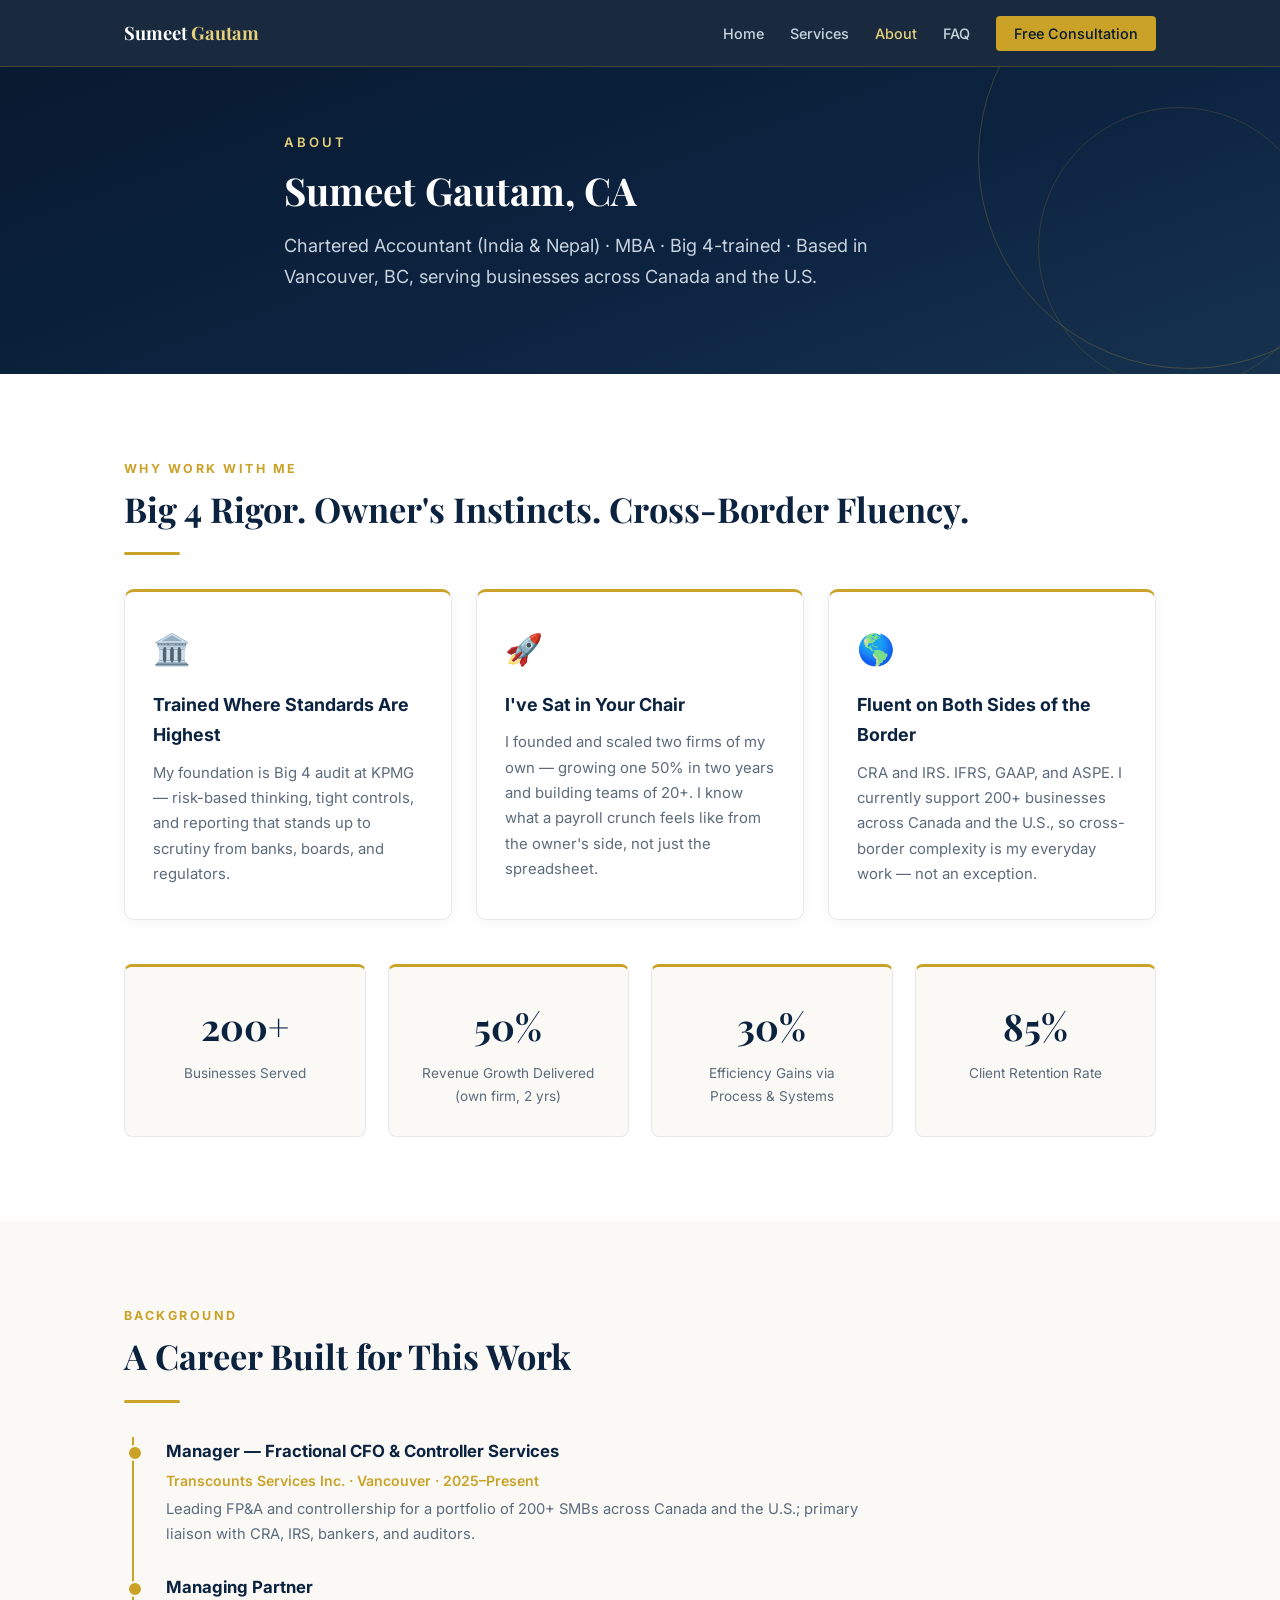
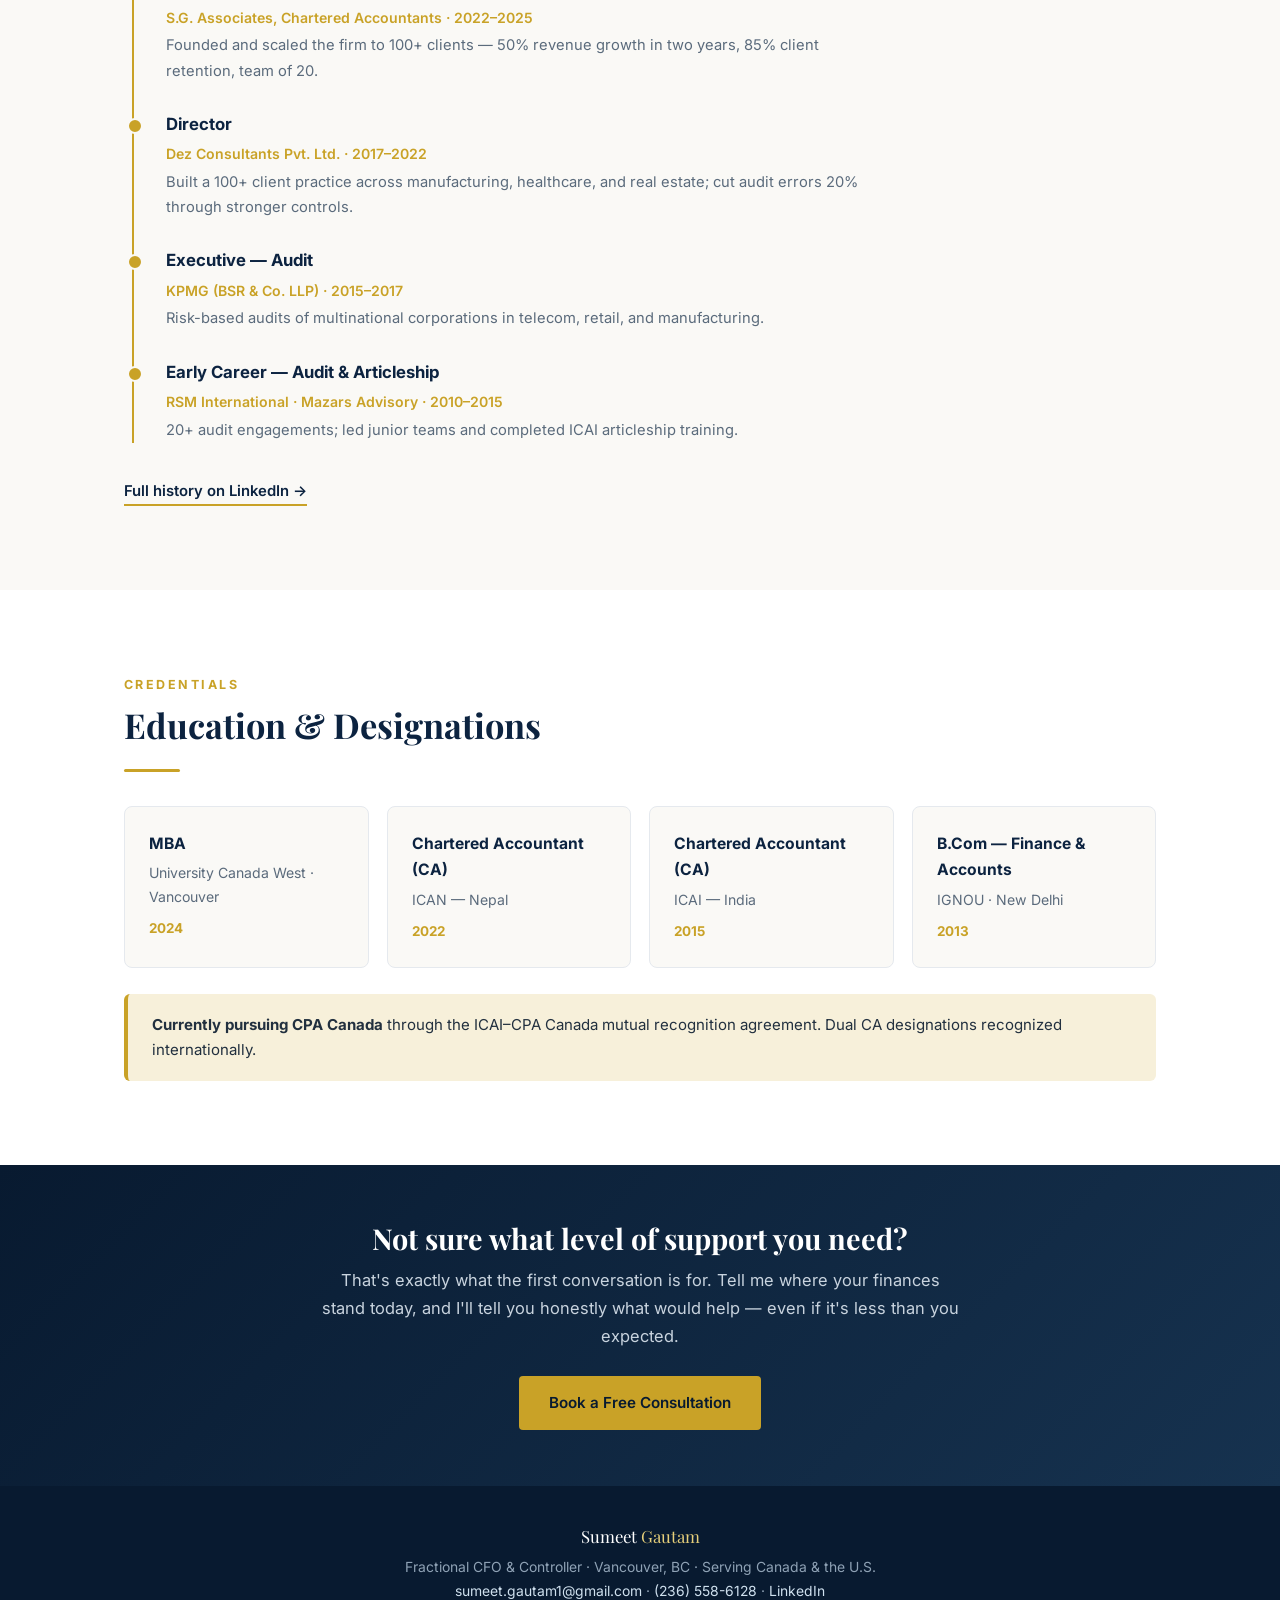
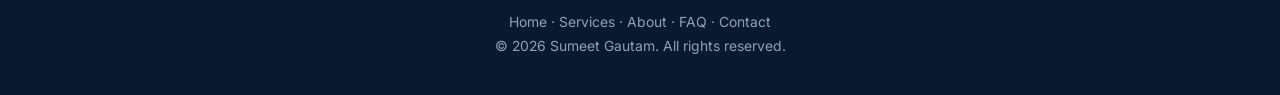
==== about/index.html @ e5129054 "Add files via upload" ====
<!DOCTYPE html>
<html lang="en">
<head>
<meta charset="UTF-8">
<meta name="viewport" content="width=device-width, initial-scale=1.0">
<title>About Sumeet Gautam, CA — Big 4-Trained Fractional CFO | Vancouver, BC</title>
<meta name="description" content="Chartered Accountant with 10+ years across KPMG audit, founding two accounting firms, and fractional CFO services for 200+ SMBs in Canada and the U.S.">
<meta name="author" content="Sumeet Gautam">
<meta name="robots" content="index, follow">
<link rel="canonical" href="https://sumeetgautamcfo.com/about/">
<meta property="og:type" content="website">
<meta property="og:title" content="About Sumeet Gautam, CA — Big 4-Trained Fractional CFO | Vancouver, BC">
<meta property="og:description" content="Chartered Accountant with 10+ years across KPMG audit, founding two accounting firms, and fractional CFO services for 200+ SMBs in Canada and the U.S.">
<meta property="og:url" content="https://sumeetgautamcfo.com/about/">
<meta property="og:site_name" content="Sumeet Gautam — Fractional CFO">
<link rel="preconnect" href="https://fonts.googleapis.com">
<link rel="preconnect" href="https://fonts.gstatic.com" crossorigin>
<link href="https://fonts.googleapis.com/css2?family=Playfair+Display:wght@600;700&family=Inter:wght@400;500;600;700&display=swap" rel="stylesheet">
<link rel="stylesheet" href="/styles.css">
</head>
<body>
<nav>
  <div class="container nav-inner">
    <a class="brand" href="/">Sumeet <span>Gautam</span></a>
    <button class="menu-btn" aria-label="Toggle menu" onclick="document.getElementById('navlinks').classList.toggle('open')">☰</button>
    <ul class="nav-links" id="navlinks">
      <li><a href="/">Home</a></li>
      <li><a href="/services/">Services</a></li>
      <li><a href="/about/" style="color:var(--gold-soft)">About</a></li>
      <li><a href="/faq/">FAQ</a></li>
      <li><a class="nav-cta" href="/contact/">Free Consultation</a></li>
    </ul>
  </div>
</nav>
<header class="hero" style="padding:64px 0 56px">
  <div class="container hero-inner">
    <p class="eyebrow">About</p>
    <h1 style="font-size:2.4rem">Sumeet Gautam, CA</h1>
    <p class="tagline">Chartered Accountant (India &amp; Nepal) · MBA · Big 4-trained · Based in Vancouver, BC, serving businesses across Canada and the U.S.</p>
  </div>
</header>
<section id="why">
  <div class="container">
    <div class="reveal">
      <p class="section-label">Why Work With Me</p>
      <h2>Big 4 Rigor. Owner's Instincts. Cross-Border Fluency.</h2>
      <div class="gold-rule"></div>
    </div>
    <div class="why-grid">
      <div class="why reveal"><div class="ic">🏛️</div><h3>Trained Where Standards Are Highest</h3><p>My foundation is Big 4 audit at KPMG — risk-based thinking, tight controls, and reporting that stands up to scrutiny from banks, boards, and regulators.</p></div>
      <div class="why reveal"><div class="ic">🚀</div><h3>I've Sat in Your Chair</h3><p>I founded and scaled two firms of my own — growing one 50% in two years and building teams of 20+. I know what a payroll crunch feels like from the owner's side, not just the spreadsheet.</p></div>
      <div class="why reveal"><div class="ic">🌎</div><h3>Fluent on Both Sides of the Border</h3><p>CRA and IRS. IFRS, GAAP, and ASPE. I currently support 200+ businesses across Canada and the U.S., so cross-border complexity is my everyday work — not an exception.</p></div>
    </div>
    <div class="stats">
      <div class="stat"><div class="num">200+</div><div class="lbl">Businesses Served</div></div>
      <div class="stat"><div class="num">50%</div><div class="lbl">Revenue Growth Delivered<br>(own firm, 2 yrs)</div></div>
      <div class="stat"><div class="num">30%</div><div class="lbl">Efficiency Gains via<br>Process &amp; Systems</div></div>
      <div class="stat"><div class="num">85%</div><div class="lbl">Client Retention Rate</div></div>
    </div>
  </div>
</section><section id="background">
  <div class="container">
    <div class="reveal">
      <p class="section-label">Background</p>
      <h2>A Career Built for This Work</h2>
      <div class="gold-rule"></div>
    </div>
    <div class="timeline reveal">
      <div class="t-item"><h3>Manager — Fractional CFO &amp; Controller Services</h3><p class="t-org">Transcounts Services Inc. · Vancouver · 2025–Present</p><p>Leading FP&amp;A and controllership for a portfolio of 200+ SMBs across Canada and the U.S.; primary liaison with CRA, IRS, bankers, and auditors.</p></div>
      <div class="t-item"><h3>Managing Partner</h3><p class="t-org">S.G. Associates, Chartered Accountants · 2022–2025</p><p>Founded and scaled the firm to 100+ clients — 50% revenue growth in two years, 85% client retention, team of 20.</p></div>
      <div class="t-item"><h3>Director</h3><p class="t-org">Dez Consultants Pvt. Ltd. · 2017–2022</p><p>Built a 100+ client practice across manufacturing, healthcare, and real estate; cut audit errors 20% through stronger controls.</p></div>
      <div class="t-item"><h3>Executive — Audit</h3><p class="t-org">KPMG (BSR &amp; Co. LLP) · 2015–2017</p><p>Risk-based audits of multinational corporations in telecom, retail, and manufacturing.</p></div>
      <div class="t-item"><h3>Early Career — Audit &amp; Articleship</h3><p class="t-org">RSM International · Mazars Advisory · 2010–2015</p><p>20+ audit engagements; led junior teams and completed ICAI articleship training.</p></div>
    </div>
    <a class="linkedin-link reveal" href="https://www.linkedin.com/in/sumeet-gautam" target="_blank" rel="noopener">Full history on LinkedIn →</a>
  </div>
</section><section id="education">
  <div class="container">
    <div class="reveal">
      <p class="section-label">Credentials</p>
      <h2>Education &amp; Designations</h2>
      <div class="gold-rule"></div>
    </div>
    <div class="edu-grid reveal">
      <div class="edu"><h3>MBA</h3><p class="inst">University Canada West · Vancouver</p><p class="yr">2024</p></div>
      <div class="edu"><h3>Chartered Accountant (CA)</h3><p class="inst">ICAN — Nepal</p><p class="yr">2022</p></div>
      <div class="edu"><h3>Chartered Accountant (CA)</h3><p class="inst">ICAI — India</p><p class="yr">2015</p></div>
      <div class="edu"><h3>B.Com — Finance &amp; Accounts</h3><p class="inst">IGNOU · New Delhi</p><p class="yr">2013</p></div>
    </div>
    <div class="note reveal"><strong>Currently pursuing CPA Canada</strong> through the ICAI–CPA Canada mutual recognition agreement. Dual CA designations recognized internationally.</div>
  </div>
</section><div class="cta-band">
  <div class="container reveal">
    <h2 class="serif">Not sure what level of support you need?</h2>
    <p>That's exactly what the first conversation is for. Tell me where your finances stand today, and I'll tell you honestly what would help — even if it's less than you expected.</p>
    <a class="btn btn-gold" href="/contact/">Book a Free Consultation</a>
  </div>
</div>
<footer>
  <div class="container">
    <p class="foot-brand">Sumeet <span>Gautam</span></p>
    <p>Fractional CFO &amp; Controller · Vancouver, BC · Serving Canada &amp; the U.S.</p>
    <p><a href="mailto:sumeet.gautam1@gmail.com" style="color:#cfe0ee;text-decoration:none">sumeet.gautam1@gmail.com</a> · <a href="tel:+12365586128" style="color:#cfe0ee;text-decoration:none">(236) 558-6128</a> · <a href="https://www.linkedin.com/in/sumeet-gautam" style="color:#cfe0ee;text-decoration:none" target="_blank" rel="noopener">LinkedIn</a></p>
    <p style="margin-top:8px"><a href="/" style="color:#8fa2b5;text-decoration:none">Home</a> · <a href="/services/" style="color:#8fa2b5;text-decoration:none">Services</a> · <a href="/about/" style="color:#8fa2b5;text-decoration:none">About</a> · <a href="/faq/" style="color:#8fa2b5;text-decoration:none">FAQ</a> · <a href="/contact/" style="color:#8fa2b5;text-decoration:none">Contact</a></p>
    <p>© <span id="yr"></span> Sumeet Gautam. All rights reserved.</p>
  </div>
</footer>
<script>
document.getElementById('yr').textContent=new Date().getFullYear();
const obs=new IntersectionObserver(es=>es.forEach(e=>{if(e.isIntersecting){e.target.classList.add('visible');obs.unobserve(e.target);}}),{threshold:.12});
document.querySelectorAll('.reveal').forEach(el=>obs.observe(el));
document.querySelectorAll('#navlinks a').forEach(a=>a.addEventListener('click',()=>document.getElementById('navlinks').classList.remove('open')));
</script>
</body>
</html>
---- styles.css ----
:root{
  --navy:#0c2340;
  --navy-deep:#081a30;
  --navy-soft:#16324f;
  --gold:#c9a227;
  --gold-soft:#e6cf7a;
  --gold-pale:#f7f0da;
  --ink:#22303f;
  --muted:#5b6b7c;
  --line:#e5e9ee;
  --ivory:#faf9f6;
  --white:#ffffff;
}
*{margin:0;padding:0;box-sizing:border-box}
html{scroll-behavior:smooth}
body{font-family:'Inter',system-ui,-apple-system,'Segoe UI',Arial,sans-serif;color:var(--ink);background:var(--white);line-height:1.7;font-size:16.5px}
h1,h2,h3,.serif{font-family:'Playfair Display',Georgia,serif}
.container{max-width:1080px;margin:0 auto;padding:0 24px}

.reveal{opacity:0;transform:translateY(24px);transition:opacity .7s ease,transform .7s ease}
.reveal.visible{opacity:1;transform:none}
@media (prefers-reduced-motion: reduce){.reveal{opacity:1;transform:none;transition:none}}

/* Nav */
nav{position:sticky;top:0;background:rgba(8,26,48,.93);backdrop-filter:blur(10px);z-index:100;border-bottom:1px solid rgba(201,162,39,.25)}
.nav-inner{display:flex;align-items:center;justify-content:space-between;height:66px}
.brand{font-family:'Playfair Display',Georgia,serif;font-weight:700;color:#fff;text-decoration:none;font-size:1.15rem}
.brand span{color:var(--gold-soft)}
.nav-links{display:flex;gap:26px;list-style:none;align-items:center}
.nav-links a{text-decoration:none;color:#c8d3de;font-size:.9rem;font-weight:500;transition:color .2s}
.nav-links a:hover{color:var(--gold-soft)}
.nav-cta{background:var(--gold);color:var(--navy-deep)!important;padding:9px 18px;border-radius:4px;font-weight:600}
.nav-cta:hover{background:var(--gold-soft)}
.menu-btn{display:none;background:none;border:none;font-size:1.5rem;color:#fff;cursor:pointer}

/* Hero */
header.hero{background:linear-gradient(160deg,var(--navy-deep) 0%,var(--navy) 55%,var(--navy-soft) 100%);color:#fff;padding:104px 0 92px;position:relative;overflow:hidden}
header.hero::after{content:"";position:absolute;right:-120px;top:-120px;width:420px;height:420px;border-radius:50%;border:1px solid rgba(201,162,39,.25)}
header.hero::before{content:"";position:absolute;right:-40px;top:40px;width:280px;height:280px;border-radius:50%;border:1px solid rgba(201,162,39,.18)}
.hero-inner{position:relative;z-index:2;max-width:760px}
.eyebrow{color:var(--gold-soft);font-size:.82rem;font-weight:600;text-transform:uppercase;letter-spacing:.22em;margin-bottom:16px}
.hero h1{font-size:3rem;line-height:1.12;margin-bottom:18px}
.hero h1 em{color:var(--gold-soft);font-style:normal}
.hero .tagline{font-size:1.13rem;color:#c8d3de;margin-bottom:26px;max-width:640px}
.trust-row{display:flex;flex-wrap:wrap;gap:10px;margin-bottom:32px}
.badge{background:rgba(255,255,255,.07);border:1px solid rgba(201,162,39,.35);padding:5px 15px;border-radius:20px;font-size:.82rem;font-weight:500;color:#dfe6ec}
.cta-row{display:flex;flex-wrap:wrap;gap:14px}
.btn{display:inline-block;padding:14px 30px;border-radius:4px;text-decoration:none;font-weight:600;font-size:.95rem;transition:all .25s}
.btn-gold{background:var(--gold);color:var(--navy-deep)}
.btn-gold:hover{background:var(--gold-soft);transform:translateY(-1px)}
.btn-outline{border:1.5px solid rgba(255,255,255,.5);color:#fff}
.btn-outline:hover{border-color:var(--gold-soft);color:var(--gold-soft)}

section{padding:84px 0}
.section-label{color:var(--gold);font-weight:700;text-transform:uppercase;letter-spacing:.2em;font-size:.78rem;margin-bottom:10px}
h2{color:var(--navy);font-size:2.15rem;margin-bottom:18px;line-height:1.2}
.lead{max-width:800px;color:var(--muted);font-size:1.02rem}
.gold-rule{width:56px;height:3px;background:var(--gold);margin:22px 0 34px;border-radius:2px}

/* Pain points */
#pain{background:var(--ivory)}
.pain-grid{display:grid;grid-template-columns:1fr 1fr;gap:16px;margin-top:8px}
.pain{background:var(--white);border:1px solid var(--line);border-radius:8px;padding:20px 24px;display:flex;gap:14px;align-items:flex-start;font-size:.97rem}
.pain .x{color:var(--gold);font-weight:700;font-size:1.1rem;line-height:1.5}
.pain-close{margin-top:30px;font-size:1.05rem;color:var(--navy);font-weight:600}
.pain-close a{color:var(--gold);text-decoration:none;border-bottom:2px solid var(--gold)}

/* Why me */
.why-grid{display:grid;grid-template-columns:repeat(3,1fr);gap:24px;margin-top:14px}
.why{background:var(--white);border:1px solid var(--line);border-top:3px solid var(--gold);border-radius:10px;padding:32px 28px;box-shadow:0 2px 14px rgba(12,35,64,.05)}
.why .ic{font-size:1.9rem;margin-bottom:14px}
.why h3{color:var(--navy);font-size:1.12rem;margin-bottom:10px;font-family:'Inter',sans-serif;font-weight:700}
.why p{font-size:.93rem;color:var(--muted)}

/* Stats */
.stats{display:grid;grid-template-columns:repeat(4,1fr);gap:22px;margin-top:44px}
.stat{background:var(--ivory);border:1px solid var(--line);border-top:3px solid var(--gold);border-radius:8px;padding:28px 20px;text-align:center}
.stat .num{font-family:'Playfair Display',Georgia,serif;font-size:2.3rem;font-weight:700;color:var(--navy)}
.stat .lbl{font-size:.85rem;color:var(--muted);margin-top:4px}

/* Services */
#services{background:var(--ivory)}
.service{display:grid;grid-template-columns:64px 1fr;gap:26px;background:var(--white);border:1px solid var(--line);border-radius:10px;padding:36px 38px;margin-bottom:26px;box-shadow:0 2px 14px rgba(12,35,64,.05)}
.service .icon{width:64px;height:64px;border-radius:10px;background:var(--gold-pale);display:flex;align-items:center;justify-content:center;font-size:1.7rem}
.service h3{color:var(--navy);font-size:1.42rem;margin-bottom:10px}
.service p.desc{color:var(--muted);margin-bottom:16px;font-size:.98rem}
.outcome{background:var(--gold-pale);border-radius:6px;padding:12px 18px;font-size:.92rem;margin-bottom:18px}
.outcome strong{color:var(--navy)}
.service .inc-label{font-size:.78rem;font-weight:700;text-transform:uppercase;letter-spacing:.14em;color:var(--gold);margin-bottom:10px}
.inc-grid{display:grid;grid-template-columns:1fr 1fr;gap:8px 26px;list-style:none}
.inc-grid li{padding-left:26px;position:relative;font-size:.93rem}
.inc-grid li::before{content:"✓";position:absolute;left:0;color:var(--gold);font-weight:700}

/* CTA band */
.cta-band{background:linear-gradient(135deg,var(--navy-deep),var(--navy-soft));color:#fff;padding:56px 0;text-align:center}
.cta-band h2{color:#fff;font-size:1.8rem;margin-bottom:10px}
.cta-band p{color:#c8d3de;margin-bottom:26px;max-width:640px;margin-left:auto;margin-right:auto}

/* Process */
.steps{display:grid;grid-template-columns:repeat(4,1fr);gap:24px;margin-top:14px}
.step{background:var(--white);border:1px solid var(--line);border-radius:10px;padding:30px 26px}
.step .no{font-family:'Playfair Display',Georgia,serif;font-size:2.6rem;font-weight:700;color:var(--gold-pale);-webkit-text-stroke:1.5px var(--gold);line-height:1;margin-bottom:14px}
.step h3{color:var(--navy);font-size:1.05rem;margin-bottom:8px;font-family:'Inter',sans-serif;font-weight:700}
.step p{font-size:.9rem;color:var(--muted)}

/* Background (condensed) */
#background{background:var(--ivory)}
.timeline{border-left:2px solid var(--gold);margin-left:8px;padding-left:32px}
.t-item{position:relative;margin-bottom:26px}
.t-item::before{content:"";position:absolute;left:-39px;top:8px;width:12px;height:12px;border-radius:50%;background:var(--gold);border:2px solid var(--ivory)}
.t-item h3{color:var(--navy);font-size:1.05rem;font-family:'Inter',sans-serif;font-weight:700}
.t-item .t-org{color:var(--gold);font-weight:600;font-size:.88rem}
.t-item p{font-size:.92rem;color:var(--muted);margin-top:4px;max-width:720px}
.linkedin-link{display:inline-block;margin-top:10px;color:var(--navy);font-weight:600;font-size:.93rem;text-decoration:none;border-bottom:2px solid var(--gold)}

/* Credentials */
.edu-grid{display:grid;grid-template-columns:repeat(auto-fit,minmax(240px,1fr));gap:18px}
.edu{background:var(--ivory);border:1px solid var(--line);border-radius:8px;padding:24px}
.edu h3{color:var(--navy);font-size:.98rem;font-family:'Inter',sans-serif;font-weight:700}
.edu .inst{color:var(--muted);font-size:.88rem;margin-top:4px}
.edu .yr{color:var(--gold);font-weight:700;font-size:.84rem;margin-top:8px}
.note{background:var(--gold-pale);border-left:4px solid var(--gold);border-radius:6px;padding:18px 24px;margin-top:26px;font-size:.94rem}

/* FAQ */
#faq{background:var(--ivory)}
details{background:var(--white);border:1px solid var(--line);border-radius:8px;margin-bottom:14px;overflow:hidden}
summary{cursor:pointer;padding:20px 26px;font-weight:600;color:var(--navy);font-size:1rem;list-style:none;display:flex;justify-content:space-between;align-items:center}
summary::-webkit-details-marker{display:none}
summary::after{content:"+";color:var(--gold);font-size:1.5rem;transition:transform .25s}
details[open] summary::after{transform:rotate(45deg)}
details .answer{padding:0 26px 22px;color:var(--muted);font-size:.95rem}

/* Contact */
.contact-wrap{display:flex;flex-wrap:wrap;gap:20px;margin-top:10px}
.contact-card{background:var(--white);border:1px solid var(--line);border-top:3px solid var(--gold);border-radius:8px;padding:24px;flex:1;min-width:230px;text-align:center}
.contact-card .ic{font-size:1.5rem;margin-bottom:8px}
.contact-card a{color:var(--navy);font-weight:600;text-decoration:none;font-size:.95rem}
.contact-card a:hover{color:var(--gold)}
.contact-card .cl{color:var(--muted);font-size:.82rem;margin-bottom:4px;text-transform:uppercase;letter-spacing:.1em}

footer{background:var(--navy-deep);color:#8fa2b5;padding:36px 0;text-align:center;font-size:.87rem}
footer .foot-brand{font-family:'Playfair Display',Georgia,serif;color:#fff;font-size:1.05rem;margin-bottom:6px}
footer .foot-brand span{color:var(--gold-soft)}

@media(max-width:860px){
  .steps,.why-grid{grid-template-columns:repeat(2,1fr)}
  .stats{grid-template-columns:repeat(2,1fr)}
  .inc-grid,.pain-grid{grid-template-columns:1fr}
}
@media(max-width:760px){
  .nav-links{display:none;position:absolute;top:66px;left:0;right:0;background:var(--navy-deep);flex-direction:column;padding:18px 24px;gap:16px;border-bottom:1px solid rgba(201,162,39,.25)}
  .nav-links.open{display:flex}
  .menu-btn{display:block}
  .hero h1{font-size:2.15rem}
  .service{grid-template-columns:1fr;padding:28px 24px}
  .steps,.why-grid{grid-template-columns:1fr}
}
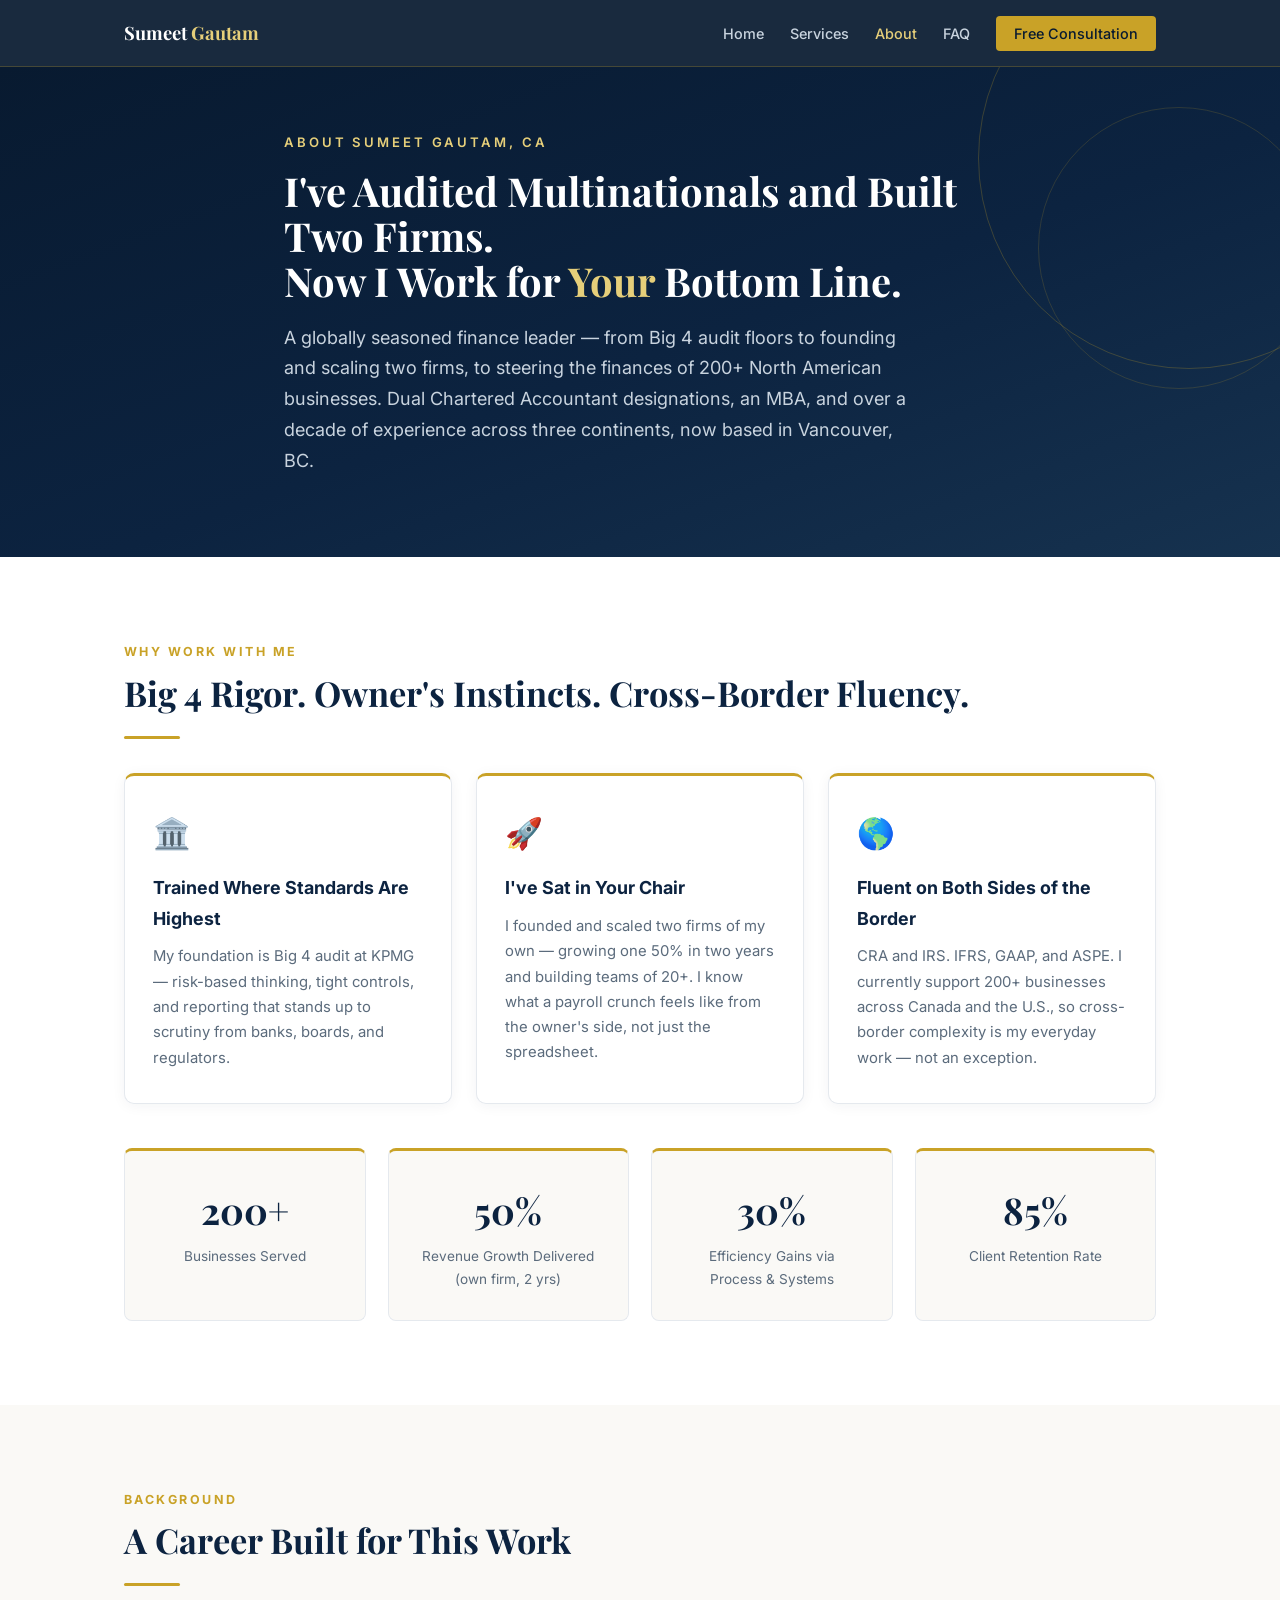
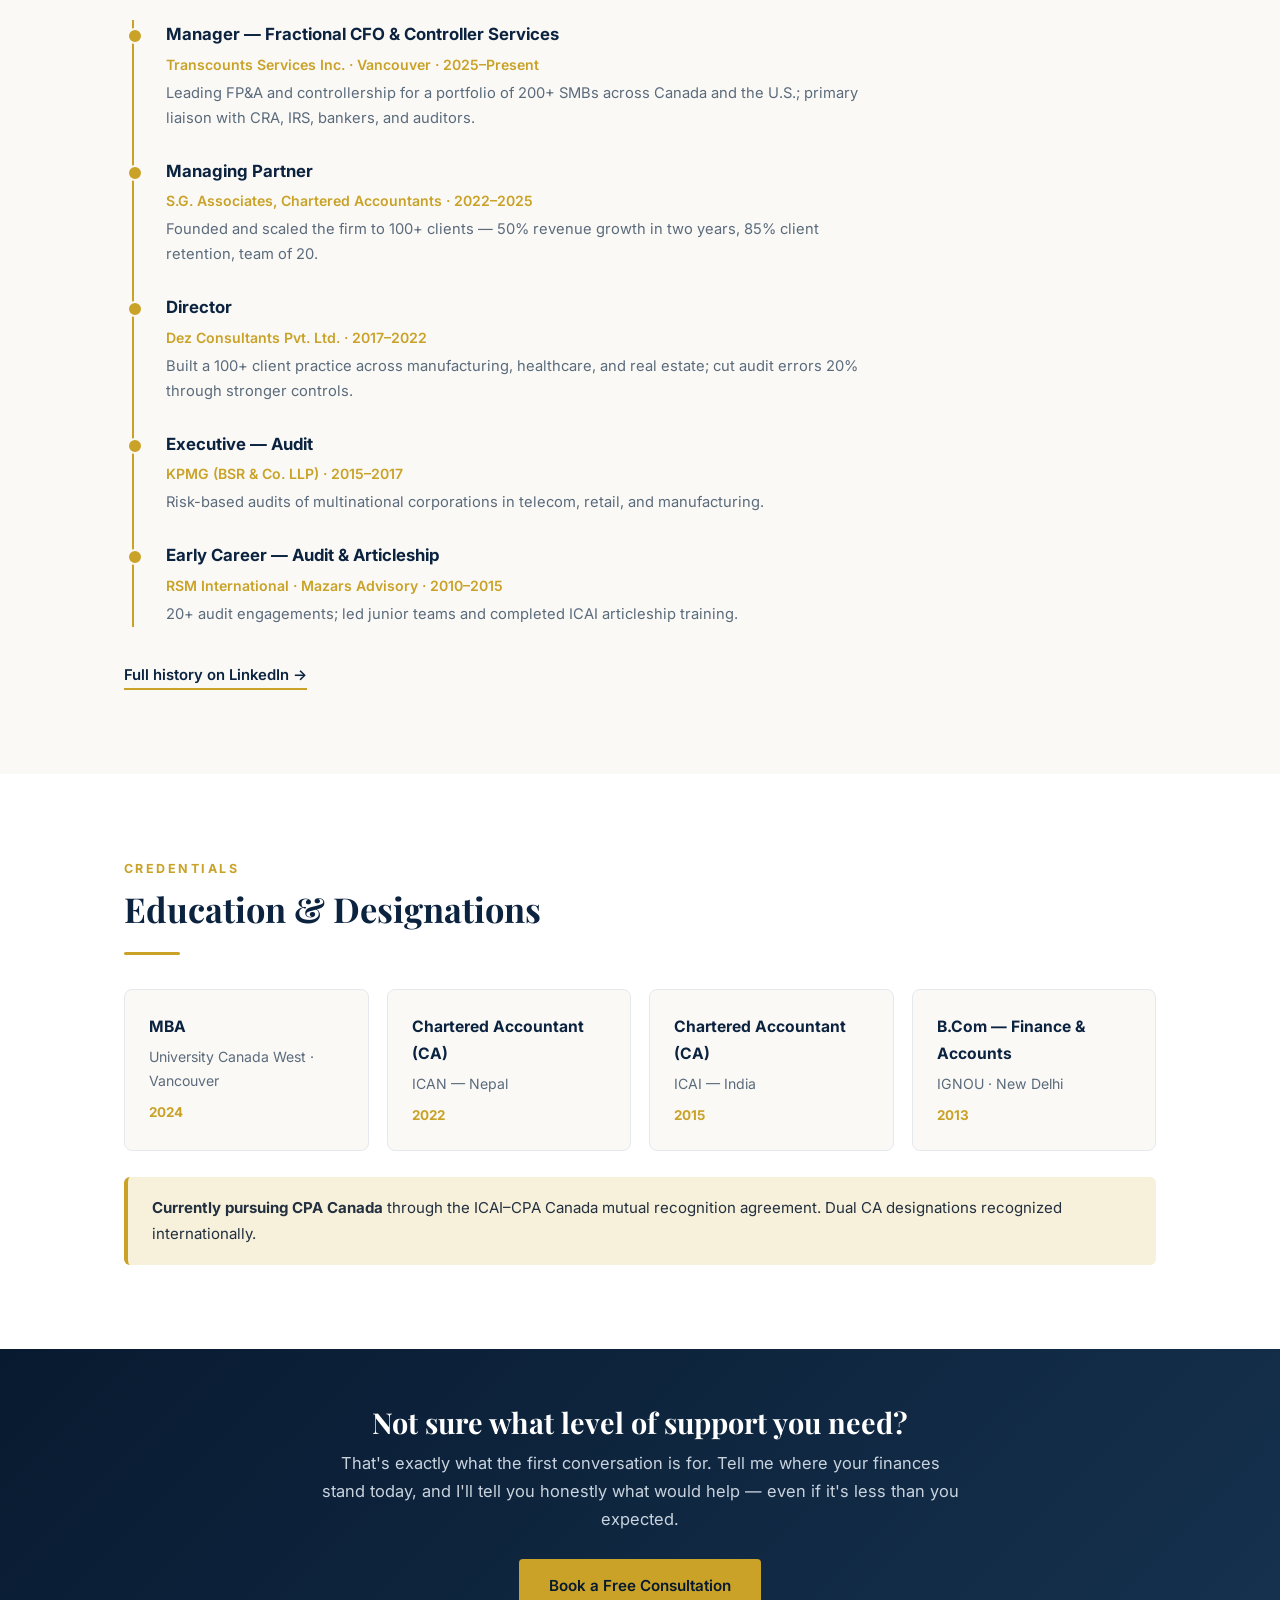
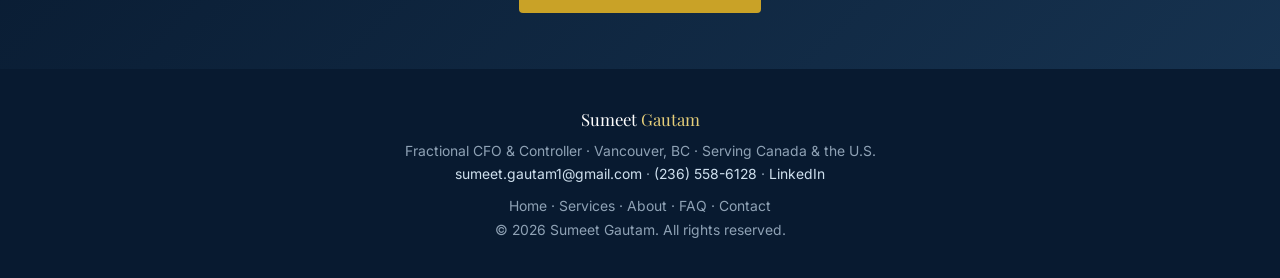
==== commit 36c7d9ac: "Add files via upload" ====
--- a/about/index.html
+++ b/about/index.html
@@ -34,9 +34,9 @@
 </nav>
 <header class="hero" style="padding:64px 0 56px">
   <div class="container hero-inner">
-    <p class="eyebrow">About</p>
-    <h1 style="font-size:2.4rem">Sumeet Gautam, CA</h1>
-    <p class="tagline">Chartered Accountant (India &amp; Nepal) · MBA · Big 4-trained · Based in Vancouver, BC, serving businesses across Canada and the U.S.</p>
+    <p class="eyebrow">About Sumeet Gautam, CA</p>
+    <h1 style="font-size:2.5rem">I've Audited Multinationals and Built Two Firms.<br>Now I Work for <em style="color:var(--gold-soft);font-style:normal">Your</em> Bottom Line.</h1>
+    <p class="tagline">A globally seasoned finance leader — from Big 4 audit floors to founding and scaling two firms, to steering the finances of 200+ North American businesses. Dual Chartered Accountant designations, an MBA, and over a decade of experience across three continents, now based in Vancouver, BC.</p>
   </div>
 </header>
 <section id="why">
